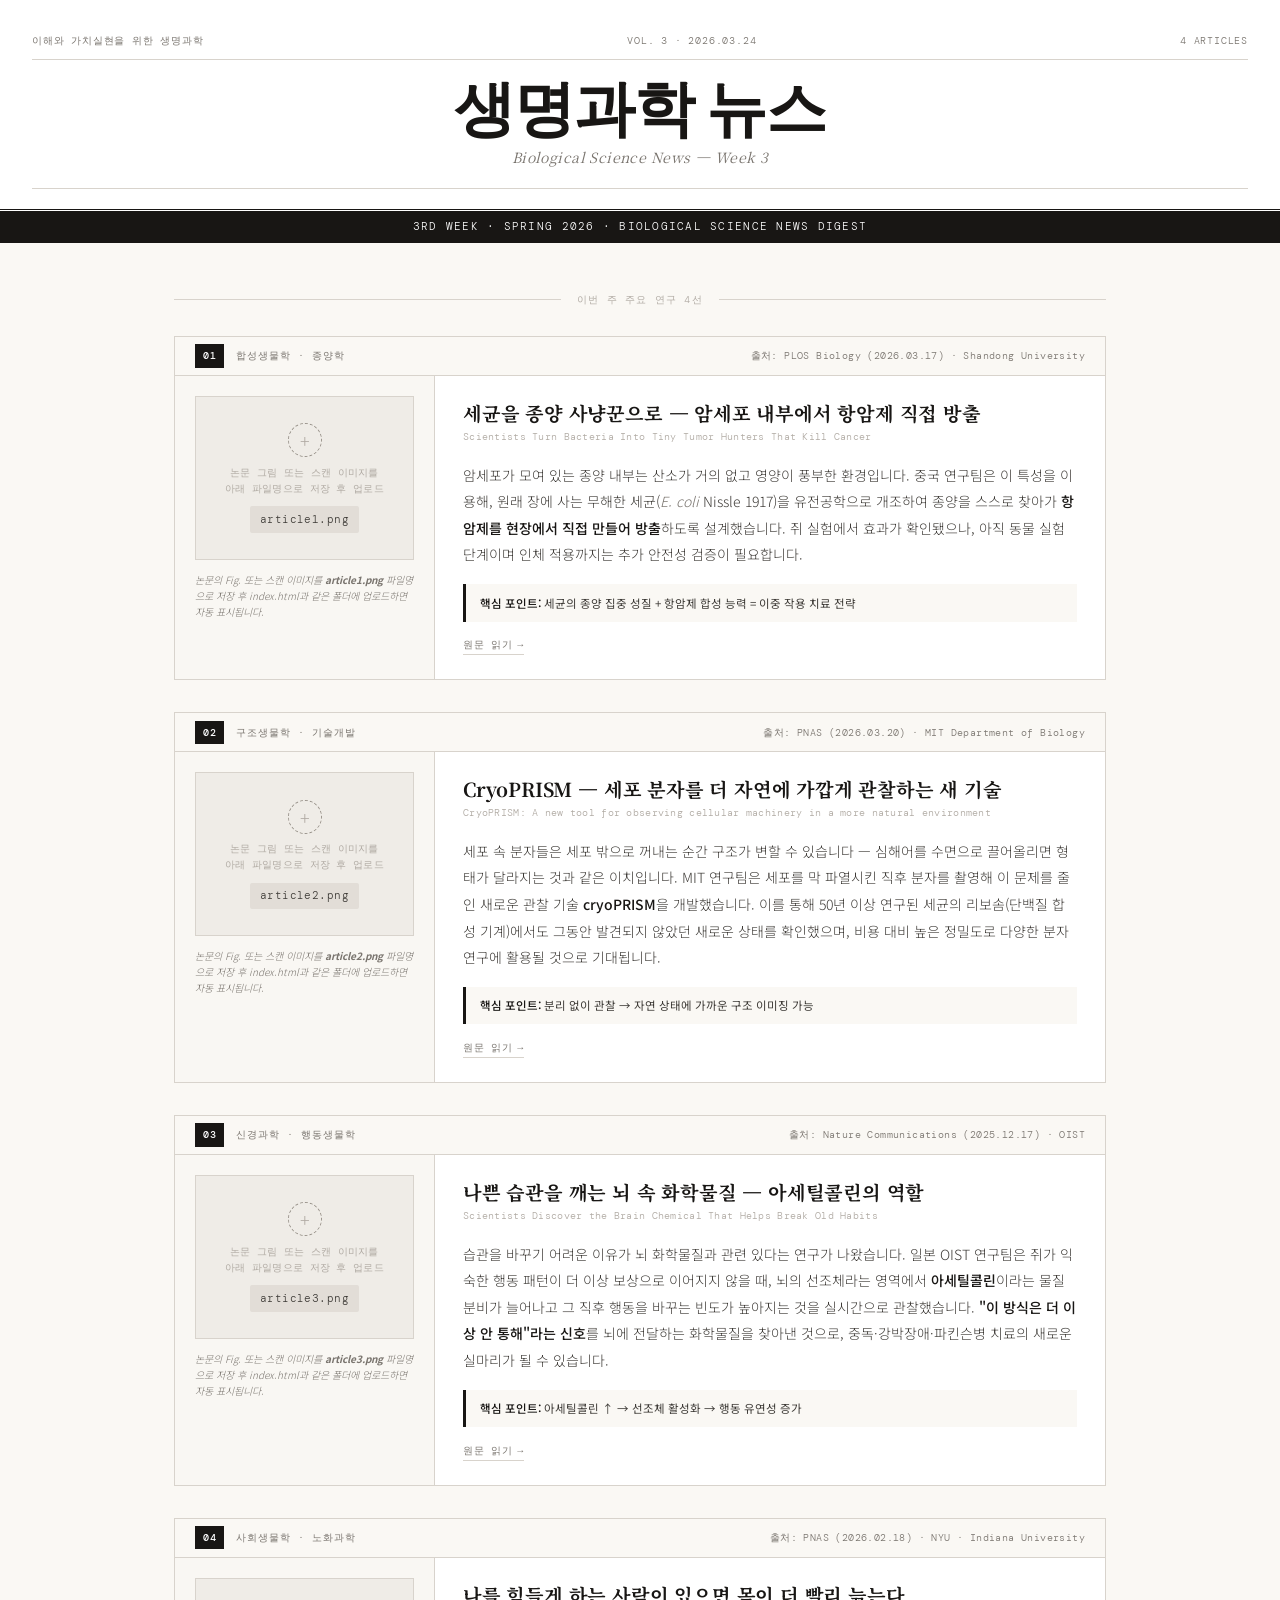
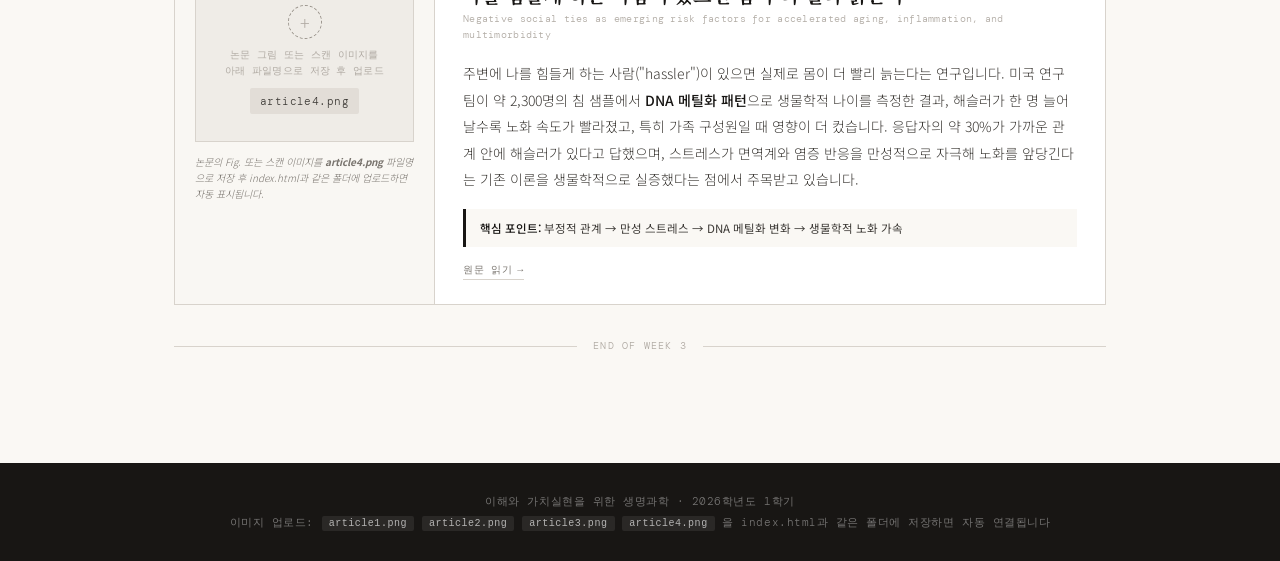
==== index.html @ d22468a6 "Rename index_1.html to index.html" ====
<!DOCTYPE html>
<html lang="ko">
<head>
<meta charset="UTF-8">
<meta name="viewport" content="width=device-width, initial-scale=1.0">
<title>생명과학 뉴스 — 3주차</title>
<link rel="preconnect" href="https://fonts.googleapis.com">
<link rel="preconnect" href="https://fonts.gstatic.com" crossorigin>
<link href="https://fonts.googleapis.com/css2?family=Playfair+Display:ital,wght@0,700;0,800;1,700&family=Noto+Serif+KR:wght@400;600;700&family=Noto+Sans+KR:wght@300;400;500&family=DM+Mono:wght@400;500&display=swap" rel="stylesheet">

<style>
*, *::before, *::after { box-sizing: border-box; margin: 0; padding: 0; }
html { scroll-behavior: smooth; }

:root {
  --ink:       #181614;
  --ink-2:     #3D3A36;
  --ink-3:     #7A756F;
  --ink-4:     #B0AAA3;
  --bg:        #FAF8F4;
  --surface:   #FFFFFF;
  --rule:      #D8D3CC;
  --rule-heavy:#9B958D;
  --serif:     'Noto Serif KR', 'Playfair Display', serif;
  --display:   'Playfair Display', serif;
  --sans:      'Noto Sans KR', sans-serif;
  --mono:      'DM Mono', monospace;
}

body {
  background: var(--bg);
  color: var(--ink);
  font-family: var(--sans);
  font-size: 15px;
  line-height: 1.75;
  font-weight: 300;
  -webkit-font-smoothing: antialiased;
}

/* ── MASTHEAD ── */
.masthead {
  background: var(--surface);
  border-bottom: 3px double var(--ink);
  padding: 2rem 2rem 1.25rem;
  text-align: center;
}

.masthead-top {
  display: flex;
  justify-content: space-between;
  align-items: center;
  margin-bottom: 0.75rem;
  padding-bottom: 0.6rem;
  border-bottom: 1px solid var(--rule);
  flex-wrap: wrap;
  gap: 0.5rem;
}

.masthead-meta {
  font-family: var(--mono);
  font-size: 10px;
  color: var(--ink-3);
  letter-spacing: 0.08em;
  text-transform: uppercase;
}

.masthead-title {
  font-family: var(--display);
  font-size: clamp(2.2rem, 6vw, 3.8rem);
  font-weight: 800;
  letter-spacing: -0.02em;
  line-height: 1.1;
  color: var(--ink);
  margin-bottom: 0.4rem;
}

.masthead-subtitle {
  font-family: var(--serif);
  font-size: 0.88rem;
  color: var(--ink-3);
  font-style: italic;
  font-weight: 400;
  letter-spacing: 0.03em;
}

.masthead-rule { height: 1px; background: var(--rule); margin-top: 1.1rem; }

.week-ticker {
  background: var(--ink);
  color: #fff;
  text-align: center;
  padding: 0.4rem;
  font-family: var(--mono);
  font-size: 10.5px;
  letter-spacing: 0.12em;
  text-transform: uppercase;
}

/* ── LAYOUT ── */
.container {
  max-width: 980px;
  margin: 0 auto;
  padding: 2.5rem 1.5rem 5rem;
}

/* ── ARTICLE CARD ── */
.article {
  background: var(--surface);
  border: 1px solid var(--rule);
  margin-bottom: 2rem;
  opacity: 0;
  transform: translateY(20px);
  transition: opacity 0.5s ease, transform 0.5s ease, box-shadow 0.2s ease;
}

.article.visible { opacity: 1; transform: translateY(0); }
.article:hover { box-shadow: 0 4px 24px rgba(0,0,0,0.06); }

/* Label bar */
.article-label {
  display: flex;
  align-items: center;
  justify-content: space-between;
  padding: 0.45rem 1.25rem;
  border-bottom: 1px solid var(--rule);
  background: var(--bg);
  flex-wrap: wrap;
  gap: 0.5rem;
}

.label-left { display: flex; align-items: center; gap: 0.75rem; }

.article-num {
  font-family: var(--mono);
  font-size: 10px;
  font-weight: 500;
  color: var(--surface);
  background: var(--ink);
  padding: 0.18rem 0.5rem;
  letter-spacing: 0.06em;
}

.article-category {
  font-family: var(--mono);
  font-size: 10px;
  color: var(--ink-3);
  letter-spacing: 0.1em;
  text-transform: uppercase;
}

.article-source {
  font-family: var(--mono);
  font-size: 10px;
  color: var(--ink-3);
  letter-spacing: 0.04em;
}

/* Two-column body */
.article-body {
  display: grid;
  grid-template-columns: 260px 1fr;
}

@media (max-width: 680px) {
  .article-body { grid-template-columns: 1fr; }
  .article-image-col { border-right: none; border-bottom: 1px solid var(--rule); }
}

/* Image column */
.article-image-col {
  border-right: 1px solid var(--rule);
  padding: 1.25rem;
  display: flex;
  flex-direction: column;
  gap: 0.75rem;
  background: #F9F7F3;
}

.img-slot {
  position: relative;
  width: 100%;
  aspect-ratio: 4/3;
  border: 1px solid var(--rule);
  background: #EFEcE7;
  overflow: hidden;
}

/* Real image fills the slot */
.img-slot img.has-image {
  width: 100%;
  height: 100%;
  object-fit: cover;
  display: block;
  position: absolute;
  inset: 0;
}

/* Placeholder */
.img-placeholder {
  position: absolute;
  inset: 0;
  display: flex;
  flex-direction: column;
  align-items: center;
  justify-content: center;
  gap: 0.55rem;
  padding: 1rem;
}

.ph-icon {
  width: 34px;
  height: 34px;
  border: 1.5px dashed var(--rule-heavy);
  border-radius: 50%;
  display: flex;
  align-items: center;
  justify-content: center;
  color: var(--ink-4);
  font-size: 18px;
  line-height: 1;
}

.ph-text {
  font-family: var(--mono);
  font-size: 9.5px;
  color: var(--ink-4);
  text-align: center;
  line-height: 1.65;
  letter-spacing: 0.03em;
}

.ph-fname {
  font-family: var(--mono);
  font-size: 11px;
  color: var(--ink-2);
  background: #E2DDD7;
  padding: 0.22rem 0.6rem;
  border-radius: 2px;
  letter-spacing: 0.04em;
}

.img-caption {
  font-family: var(--sans);
  font-size: 10px;
  color: var(--ink-3);
  line-height: 1.6;
  font-style: italic;
  font-weight: 300;
}

/* Text column */
.article-text-col {
  padding: 1.5rem 1.75rem;
  display: flex;
  flex-direction: column;
}

.article-title {
  font-family: var(--serif);
  font-size: 1.2rem;
  font-weight: 700;
  line-height: 1.35;
  color: var(--ink);
  margin-bottom: 0.2rem;
  letter-spacing: -0.01em;
}

.article-title-en {
  display: block;
  font-family: var(--mono);
  font-size: 9.5px;
  color: var(--ink-4);
  letter-spacing: 0.03em;
  margin-bottom: 1rem;
}

.article-summary {
  font-size: 0.875rem;
  line-height: 1.9;
  color: var(--ink-2);
  font-weight: 300;
  flex: 1;
}

.article-summary strong { font-weight: 500; color: var(--ink); }
.article-summary em { font-style: italic; color: var(--ink-3); }

.insight-bar {
  margin-top: 1rem;
  padding: 0.6rem 0.9rem;
  border-left: 3px solid var(--ink);
  background: var(--bg);
  font-size: 11.5px;
  font-weight: 400;
  color: var(--ink-2);
  line-height: 1.6;
}

.insight-bar strong { font-weight: 500; color: var(--ink); }

.read-more {
  display: inline-flex;
  align-items: center;
  gap: 0.3rem;
  margin-top: 0.9rem;
  font-family: var(--mono);
  font-size: 10px;
  color: var(--ink-3);
  text-decoration: none;
  letter-spacing: 0.07em;
  text-transform: uppercase;
  border-bottom: 1px solid var(--rule);
  padding-bottom: 1px;
  width: fit-content;
  transition: color 0.15s, border-color 0.15s;
}

.read-more:hover { color: var(--ink); border-color: var(--ink); }
.read-more::after { content: ' →'; }

/* Section rule */
.section-rule {
  display: flex;
  align-items: center;
  gap: 1rem;
  margin: 0.5rem 0 1.75rem;
}

.section-rule::before,
.section-rule::after { content: ''; flex: 1; height: 1px; background: var(--rule); }

.section-rule span {
  font-family: var(--mono);
  font-size: 10px;
  color: var(--ink-4);
  letter-spacing: 0.12em;
  text-transform: uppercase;
  white-space: nowrap;
}

/* Footer */
footer {
  background: var(--ink);
  color: rgba(255,255,255,0.4);
  padding: 1.75rem 2rem;
  text-align: center;
  font-family: var(--mono);
  font-size: 10.5px;
  letter-spacing: 0.05em;
  line-height: 2;
}

footer code {
  background: rgba(255,255,255,0.08);
  padding: 0.1rem 0.45rem;
  border-radius: 2px;
  color: rgba(255,255,255,0.65);
  font-size: 10px;
}
</style>
</head>

<body>

<header>
  <div class="masthead">
    <div class="masthead-top">
      <span class="masthead-meta">이해와 가치실현을 위한 생명과학</span>
      <span class="masthead-meta">Vol. 3 · 2026.03.24</span>
      <span class="masthead-meta">4 Articles</span>
    </div>
    <div class="masthead-title">생명과학 뉴스</div>
    <div class="masthead-subtitle">Biological Science News — Week 3</div>
    <div class="masthead-rule"></div>
  </div>
  <div class="week-ticker">3rd Week · Spring 2026 · Biological Science News Digest</div>
</header>

<main class="container">

  <div class="section-rule"><span>이번 주 주요 연구 4선</span></div>

  <!-- ── Article 1 ── -->
  <article class="article">
    <div class="article-label">
      <div class="label-left">
        <span class="article-num">01</span>
        <span class="article-category">합성생물학 · 종양학</span>
      </div>
      <span class="article-source">출처: PLOS Biology (2026.03.17) · Shandong University</span>
    </div>
    <div class="article-body">
      <div class="article-image-col">
        <div class="img-slot" id="slot1">
          <img class="has-image" src="article1.png" alt="세균 종양 치료 그림" onerror="handleImgError(this)">
          <div class="img-placeholder" id="ph1">
            <div class="ph-icon">+</div>
            <div class="ph-text">논문 그림 또는 스캔 이미지를<br>아래 파일명으로 저장 후 업로드</div>
            <span class="ph-fname">article1.png</span>
          </div>
        </div>
        <p class="img-caption">논문의 Fig. 또는 스캔 이미지를 <strong>article1.png</strong> 파일명으로 저장 후 index.html과 같은 폴더에 업로드하면 자동 표시됩니다.</p>
      </div>
      <div class="article-text-col">
        <h2 class="article-title">세균을 종양 사냥꾼으로 — 암세포 내부에서 항암제 직접 방출</h2>
        <span class="article-title-en">Scientists Turn Bacteria Into Tiny Tumor Hunters That Kill Cancer</span>
        <p class="article-summary">
          암세포가 모여 있는 종양 내부는 산소가 거의 없고 영양이 풍부한 환경입니다.
          중국 연구팀은 이 특성을 이용해, 원래 장에 사는 무해한 세균(<em>E. coli</em> Nissle 1917)을
          유전공학으로 개조하여 종양을 스스로 찾아가 <strong>항암제를 현장에서 직접 만들어 방출</strong>하도록 설계했습니다.
          쥐 실험에서 효과가 확인됐으나, 아직 동물 실험 단계이며 인체 적용까지는 추가 안전성 검증이 필요합니다.
        </p>
        <div class="insight-bar"><strong>핵심 포인트:</strong> 세균의 종양 집중 성질 + 항암제 합성 능력 = 이중 작용 치료 전략</div>
        <a class="read-more" href="https://scitechdaily.com/scientists-turn-bacteria-into-tiny-tumor-hunters-that-kill-cancer/" target="_blank">원문 읽기</a>
      </div>
    </div>
  </article>

  <!-- ── Article 2 ── -->
  <article class="article">
    <div class="article-label">
      <div class="label-left">
        <span class="article-num">02</span>
        <span class="article-category">구조생물학 · 기술개발</span>
      </div>
      <span class="article-source">출처: PNAS (2026.03.20) · MIT Department of Biology</span>
    </div>
    <div class="article-body">
      <div class="article-image-col">
        <div class="img-slot" id="slot2">
          <img class="has-image" src="article2.png" alt="CryoPRISM 기술 그림" onerror="handleImgError(this)">
          <div class="img-placeholder" id="ph2">
            <div class="ph-icon">+</div>
            <div class="ph-text">논문 그림 또는 스캔 이미지를<br>아래 파일명으로 저장 후 업로드</div>
            <span class="ph-fname">article2.png</span>
          </div>
        </div>
        <p class="img-caption">논문의 Fig. 또는 스캔 이미지를 <strong>article2.png</strong> 파일명으로 저장 후 index.html과 같은 폴더에 업로드하면 자동 표시됩니다.</p>
      </div>
      <div class="article-text-col">
        <h2 class="article-title">CryoPRISM — 세포 분자를 더 자연에 가깝게 관찰하는 새 기술</h2>
        <span class="article-title-en">CryoPRISM: A new tool for observing cellular machinery in a more natural environment</span>
        <p class="article-summary">
          세포 속 분자들은 세포 밖으로 꺼내는 순간 구조가 변할 수 있습니다 —
          심해어를 수면으로 끌어올리면 형태가 달라지는 것과 같은 이치입니다.
          MIT 연구팀은 세포를 막 파열시킨 직후 분자를 촬영해 이 문제를 줄인 새로운 관찰 기술
          <strong>cryoPRISM</strong>을 개발했습니다. 이를 통해 50년 이상 연구된 세균의
          리보솜(단백질 합성 기계)에서도 그동안 발견되지 않았던 새로운 상태를 확인했으며,
          비용 대비 높은 정밀도로 다양한 분자 연구에 활용될 것으로 기대됩니다.
        </p>
        <div class="insight-bar"><strong>핵심 포인트:</strong> 분리 없이 관찰 → 자연 상태에 가까운 구조 이미징 가능</div>
        <a class="read-more" href="https://news.mit.edu/2026/cryoprism-tool-for-observing-cellular-machinery-more-natural-environment-0320" target="_blank">원문 읽기</a>
      </div>
    </div>
  </article>

  <!-- ── Article 3 ── -->
  <article class="article">
    <div class="article-label">
      <div class="label-left">
        <span class="article-num">03</span>
        <span class="article-category">신경과학 · 행동생물학</span>
      </div>
      <span class="article-source">출처: Nature Communications (2025.12.17) · OIST</span>
    </div>
    <div class="article-body">
      <div class="article-image-col">
        <div class="img-slot" id="slot3">
          <img class="has-image" src="article3.png" alt="아세틸콜린 뇌 그림" onerror="handleImgError(this)">
          <div class="img-placeholder" id="ph3">
            <div class="ph-icon">+</div>
            <div class="ph-text">논문 그림 또는 스캔 이미지를<br>아래 파일명으로 저장 후 업로드</div>
            <span class="ph-fname">article3.png</span>
          </div>
        </div>
        <p class="img-caption">논문의 Fig. 또는 스캔 이미지를 <strong>article3.png</strong> 파일명으로 저장 후 index.html과 같은 폴더에 업로드하면 자동 표시됩니다.</p>
      </div>
      <div class="article-text-col">
        <h2 class="article-title">나쁜 습관을 깨는 뇌 속 화학물질 — 아세틸콜린의 역할</h2>
        <span class="article-title-en">Scientists Discover the Brain Chemical That Helps Break Old Habits</span>
        <p class="article-summary">
          습관을 바꾸기 어려운 이유가 뇌 화학물질과 관련 있다는 연구가 나왔습니다.
          일본 OIST 연구팀은 쥐가 익숙한 행동 패턴이 더 이상 보상으로 이어지지 않을 때,
          뇌의 선조체라는 영역에서 <strong>아세틸콜린</strong>이라는 물질 분비가 늘어나고
          그 직후 행동을 바꾸는 빈도가 높아지는 것을 실시간으로 관찰했습니다.
          <strong>"이 방식은 더 이상 안 통해"라는 신호</strong>를 뇌에 전달하는 화학물질을 찾아낸 것으로,
          중독·강박장애·파킨슨병 치료의 새로운 실마리가 될 수 있습니다.
        </p>
        <div class="insight-bar"><strong>핵심 포인트:</strong> 아세틸콜린 ↑ → 선조체 활성화 → 행동 유연성 증가</div>
        <a class="read-more" href="https://scitechdaily.com/scientists-discover-the-brain-chemical-that-helps-break-old-habits/" target="_blank">원문 읽기</a>
      </div>
    </div>
  </article>

  <!-- ── Article 4 ── -->
  <article class="article">
    <div class="article-label">
      <div class="label-left">
        <span class="article-num">04</span>
        <span class="article-category">사회생물학 · 노화과학</span>
      </div>
      <span class="article-source">출처: PNAS (2026.02.18) · NYU · Indiana University</span>
    </div>
    <div class="article-body">
      <div class="article-image-col">
        <div class="img-slot" id="slot4">
          <img class="has-image" src="article4.png" alt="부정적 사회관계 노화 그래프" onerror="handleImgError(this)">
          <div class="img-placeholder" id="ph4">
            <div class="ph-icon">+</div>
            <div class="ph-text">논문 그림 또는 스캔 이미지를<br>아래 파일명으로 저장 후 업로드</div>
            <span class="ph-fname">article4.png</span>
          </div>
        </div>
        <p class="img-caption">논문의 Fig. 또는 스캔 이미지를 <strong>article4.png</strong> 파일명으로 저장 후 index.html과 같은 폴더에 업로드하면 자동 표시됩니다.</p>
      </div>
      <div class="article-text-col">
        <h2 class="article-title">나를 힘들게 하는 사람이 있으면 몸이 더 빨리 늙는다</h2>
        <span class="article-title-en">Negative social ties as emerging risk factors for accelerated aging, inflammation, and multimorbidity</span>
        <p class="article-summary">
          주변에 나를 힘들게 하는 사람("hassler")이 있으면 실제로 몸이 더 빨리 늙는다는 연구입니다.
          미국 연구팀이 약 2,300명의 침 샘플에서 <strong>DNA 메틸화 패턴</strong>으로
          생물학적 나이를 측정한 결과, 해슬러가 한 명 늘어날수록 노화 속도가 빨라졌고,
          특히 가족 구성원일 때 영향이 더 컸습니다. 응답자의 약 30%가 가까운 관계 안에 해슬러가 있다고 답했으며,
          스트레스가 면역계와 염증 반응을 만성적으로 자극해 노화를 앞당긴다는 기존 이론을
          생물학적으로 실증했다는 점에서 주목받고 있습니다.
        </p>
        <div class="insight-bar"><strong>핵심 포인트:</strong> 부정적 관계 → 만성 스트레스 → DNA 메틸화 변화 → 생물학적 노화 가속</div>
        <a class="read-more" href="https://www.pnas.org/doi/10.1073/pnas.2515331123" target="_blank">원문 읽기</a>
      </div>
    </div>
  </article>

  <div class="section-rule"><span>end of week 3</span></div>

</main>

<footer>
  이해와 가치실현을 위한 생명과학 · 2026학년도 1학기<br>
  이미지 업로드: <code>article1.png</code> <code>article2.png</code> <code>article3.png</code> <code>article4.png</code> 을 index.html과 같은 폴더에 저장하면 자동 연결됩니다
</footer>

<script>
  /* 이미지 오류 처리: 파일 없으면 img 숨기고 placeholder 표시 */
  function handleImgError(img) {
    img.style.display = 'none';
  }

  /* 스크롤 애니메이션 */
  const observer = new IntersectionObserver(
    entries => entries.forEach(e => {
      if (e.isIntersecting) { e.target.classList.add('visible'); observer.unobserve(e.target); }
    }),
    { threshold: 0.08 }
  );
  document.querySelectorAll('.article').forEach((el, i) => {
    el.style.transitionDelay = (i * 0.07) + 's';
    observer.observe(el);
  });
</script>

</body>
</html>
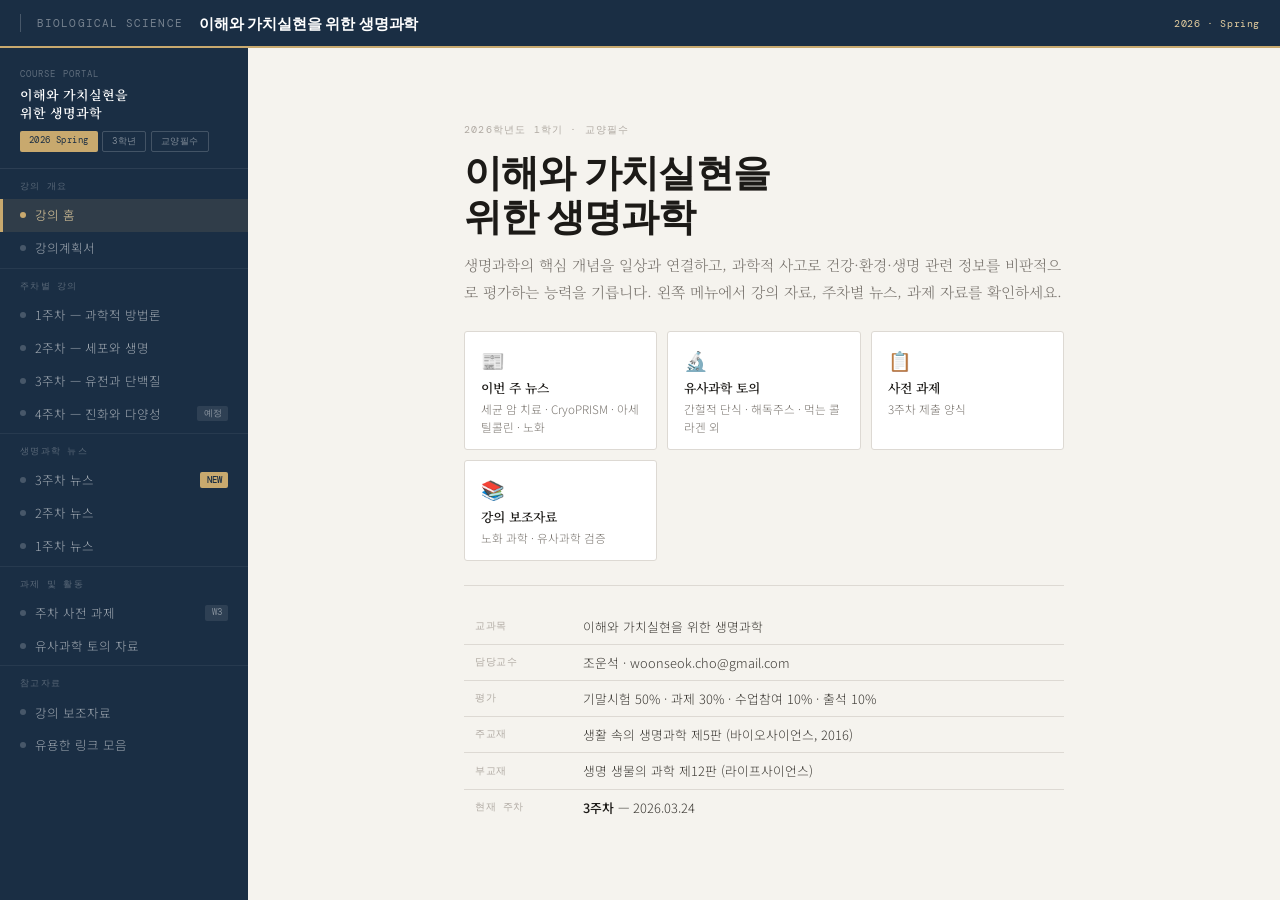
==== commit 94b02fdf: "Rename index_2.html to index.html" ====
--- a/index.html
+++ b/index.html
@@ -3,560 +3,466 @@
 <head>
 <meta charset="UTF-8">
 <meta name="viewport" content="width=device-width, initial-scale=1.0">
-<title>생명과학 뉴스 — 3주차</title>
+<title>이해와 가치실현을 위한 생명과학 — 2026 Spring</title>
 <link rel="preconnect" href="https://fonts.googleapis.com">
 <link rel="preconnect" href="https://fonts.gstatic.com" crossorigin>
-<link href="https://fonts.googleapis.com/css2?family=Playfair+Display:ital,wght@0,700;0,800;1,700&family=Noto+Serif+KR:wght@400;600;700&family=Noto+Sans+KR:wght@300;400;500&family=DM+Mono:wght@400;500&display=swap" rel="stylesheet">
-
+<link href="https://fonts.googleapis.com/css2?family=Playfair+Display:wght@700;800&family=Noto+Serif+KR:wght@300;400;600&family=Noto+Sans+KR:wght@300;400;500&family=DM+Mono:wght@400;500&display=swap" rel="stylesheet">
 <style>
-*, *::before, *::after { box-sizing: border-box; margin: 0; padding: 0; }
-html { scroll-behavior: smooth; }
-
-:root {
-  --ink:       #181614;
-  --ink-2:     #3D3A36;
-  --ink-3:     #7A756F;
-  --ink-4:     #B0AAA3;
-  --bg:        #FAF8F4;
-  --surface:   #FFFFFF;
-  --rule:      #D8D3CC;
-  --rule-heavy:#9B958D;
-  --serif:     'Noto Serif KR', 'Playfair Display', serif;
-  --display:   'Playfair Display', serif;
-  --sans:      'Noto Sans KR', sans-serif;
-  --mono:      'DM Mono', monospace;
-}
-
-body {
-  background: var(--bg);
-  color: var(--ink);
-  font-family: var(--sans);
-  font-size: 15px;
-  line-height: 1.75;
-  font-weight: 300;
-  -webkit-font-smoothing: antialiased;
-}
-
-/* ── MASTHEAD ── */
-.masthead {
-  background: var(--surface);
-  border-bottom: 3px double var(--ink);
-  padding: 2rem 2rem 1.25rem;
-  text-align: center;
-}
-
-.masthead-top {
-  display: flex;
-  justify-content: space-between;
-  align-items: center;
-  margin-bottom: 0.75rem;
-  padding-bottom: 0.6rem;
-  border-bottom: 1px solid var(--rule);
-  flex-wrap: wrap;
-  gap: 0.5rem;
-}
-
-.masthead-meta {
-  font-family: var(--mono);
-  font-size: 10px;
-  color: var(--ink-3);
-  letter-spacing: 0.08em;
-  text-transform: uppercase;
-}
-
-.masthead-title {
-  font-family: var(--display);
-  font-size: clamp(2.2rem, 6vw, 3.8rem);
-  font-weight: 800;
-  letter-spacing: -0.02em;
-  line-height: 1.1;
-  color: var(--ink);
-  margin-bottom: 0.4rem;
-}
-
-.masthead-subtitle {
-  font-family: var(--serif);
-  font-size: 0.88rem;
-  color: var(--ink-3);
-  font-style: italic;
-  font-weight: 400;
-  letter-spacing: 0.03em;
-}
-
-.masthead-rule { height: 1px; background: var(--rule); margin-top: 1.1rem; }
-
-.week-ticker {
-  background: var(--ink);
-  color: #fff;
-  text-align: center;
-  padding: 0.4rem;
-  font-family: var(--mono);
-  font-size: 10.5px;
-  letter-spacing: 0.12em;
-  text-transform: uppercase;
-}
-
-/* ── LAYOUT ── */
-.container {
-  max-width: 980px;
-  margin: 0 auto;
-  padding: 2.5rem 1.5rem 5rem;
-}
-
-/* ── ARTICLE CARD ── */
-.article {
-  background: var(--surface);
-  border: 1px solid var(--rule);
-  margin-bottom: 2rem;
-  opacity: 0;
-  transform: translateY(20px);
-  transition: opacity 0.5s ease, transform 0.5s ease, box-shadow 0.2s ease;
-}
-
-.article.visible { opacity: 1; transform: translateY(0); }
-.article:hover { box-shadow: 0 4px 24px rgba(0,0,0,0.06); }
-
-/* Label bar */
-.article-label {
-  display: flex;
-  align-items: center;
-  justify-content: space-between;
-  padding: 0.45rem 1.25rem;
-  border-bottom: 1px solid var(--rule);
-  background: var(--bg);
-  flex-wrap: wrap;
-  gap: 0.5rem;
-}
-
-.label-left { display: flex; align-items: center; gap: 0.75rem; }
-
-.article-num {
-  font-family: var(--mono);
-  font-size: 10px;
-  font-weight: 500;
-  color: var(--surface);
-  background: var(--ink);
-  padding: 0.18rem 0.5rem;
-  letter-spacing: 0.06em;
-}
-
-.article-category {
-  font-family: var(--mono);
-  font-size: 10px;
-  color: var(--ink-3);
-  letter-spacing: 0.1em;
-  text-transform: uppercase;
-}
-
-.article-source {
-  font-family: var(--mono);
-  font-size: 10px;
-  color: var(--ink-3);
-  letter-spacing: 0.04em;
-}
-
-/* Two-column body */
-.article-body {
-  display: grid;
-  grid-template-columns: 260px 1fr;
-}
-
-@media (max-width: 680px) {
-  .article-body { grid-template-columns: 1fr; }
-  .article-image-col { border-right: none; border-bottom: 1px solid var(--rule); }
-}
-
-/* Image column */
-.article-image-col {
-  border-right: 1px solid var(--rule);
-  padding: 1.25rem;
-  display: flex;
-  flex-direction: column;
-  gap: 0.75rem;
-  background: #F9F7F3;
-}
-
-.img-slot {
-  position: relative;
-  width: 100%;
-  aspect-ratio: 4/3;
-  border: 1px solid var(--rule);
-  background: #EFEcE7;
-  overflow: hidden;
-}
-
-/* Real image fills the slot */
-.img-slot img.has-image {
-  width: 100%;
-  height: 100%;
-  object-fit: cover;
-  display: block;
-  position: absolute;
-  inset: 0;
-}
-
-/* Placeholder */
-.img-placeholder {
-  position: absolute;
-  inset: 0;
-  display: flex;
-  flex-direction: column;
-  align-items: center;
-  justify-content: center;
-  gap: 0.55rem;
-  padding: 1rem;
-}
-
-.ph-icon {
-  width: 34px;
-  height: 34px;
-  border: 1.5px dashed var(--rule-heavy);
-  border-radius: 50%;
-  display: flex;
-  align-items: center;
-  justify-content: center;
-  color: var(--ink-4);
-  font-size: 18px;
-  line-height: 1;
-}
-
-.ph-text {
-  font-family: var(--mono);
-  font-size: 9.5px;
-  color: var(--ink-4);
-  text-align: center;
-  line-height: 1.65;
-  letter-spacing: 0.03em;
-}
-
-.ph-fname {
-  font-family: var(--mono);
-  font-size: 11px;
-  color: var(--ink-2);
-  background: #E2DDD7;
-  padding: 0.22rem 0.6rem;
-  border-radius: 2px;
-  letter-spacing: 0.04em;
-}
-
-.img-caption {
-  font-family: var(--sans);
-  font-size: 10px;
-  color: var(--ink-3);
-  line-height: 1.6;
-  font-style: italic;
-  font-weight: 300;
-}
-
-/* Text column */
-.article-text-col {
-  padding: 1.5rem 1.75rem;
-  display: flex;
-  flex-direction: column;
-}
-
-.article-title {
-  font-family: var(--serif);
-  font-size: 1.2rem;
-  font-weight: 700;
-  line-height: 1.35;
-  color: var(--ink);
-  margin-bottom: 0.2rem;
-  letter-spacing: -0.01em;
-}
-
-.article-title-en {
-  display: block;
-  font-family: var(--mono);
-  font-size: 9.5px;
-  color: var(--ink-4);
-  letter-spacing: 0.03em;
-  margin-bottom: 1rem;
-}
-
-.article-summary {
-  font-size: 0.875rem;
-  line-height: 1.9;
-  color: var(--ink-2);
-  font-weight: 300;
-  flex: 1;
-}
-
-.article-summary strong { font-weight: 500; color: var(--ink); }
-.article-summary em { font-style: italic; color: var(--ink-3); }
-
-.insight-bar {
-  margin-top: 1rem;
-  padding: 0.6rem 0.9rem;
-  border-left: 3px solid var(--ink);
-  background: var(--bg);
-  font-size: 11.5px;
-  font-weight: 400;
-  color: var(--ink-2);
-  line-height: 1.6;
-}
-
-.insight-bar strong { font-weight: 500; color: var(--ink); }
-
-.read-more {
-  display: inline-flex;
-  align-items: center;
-  gap: 0.3rem;
-  margin-top: 0.9rem;
-  font-family: var(--mono);
-  font-size: 10px;
-  color: var(--ink-3);
-  text-decoration: none;
-  letter-spacing: 0.07em;
-  text-transform: uppercase;
-  border-bottom: 1px solid var(--rule);
-  padding-bottom: 1px;
-  width: fit-content;
-  transition: color 0.15s, border-color 0.15s;
-}
-
-.read-more:hover { color: var(--ink); border-color: var(--ink); }
-.read-more::after { content: ' →'; }
-
-/* Section rule */
-.section-rule {
-  display: flex;
-  align-items: center;
-  gap: 1rem;
-  margin: 0.5rem 0 1.75rem;
-}
-
-.section-rule::before,
-.section-rule::after { content: ''; flex: 1; height: 1px; background: var(--rule); }
-
-.section-rule span {
-  font-family: var(--mono);
-  font-size: 10px;
-  color: var(--ink-4);
-  letter-spacing: 0.12em;
-  text-transform: uppercase;
-  white-space: nowrap;
-}
-
-/* Footer */
-footer {
-  background: var(--ink);
-  color: rgba(255,255,255,0.4);
-  padding: 1.75rem 2rem;
-  text-align: center;
-  font-family: var(--mono);
-  font-size: 10.5px;
-  letter-spacing: 0.05em;
-  line-height: 2;
-}
-
-footer code {
-  background: rgba(255,255,255,0.08);
-  padding: 0.1rem 0.45rem;
-  border-radius: 2px;
-  color: rgba(255,255,255,0.65);
-  font-size: 10px;
+*,*::before,*::after{box-sizing:border-box;margin:0;padding:0}
+html,body{height:100%;overflow:hidden}
+
+:root{
+  --navy:     #1A2E44;
+  --navy-mid: #243D57;
+  --navy-lt:  #2E5070;
+  --accent:   #C8A96E;
+  --accent-lt:#E5CFA0;
+  --bg:       #F5F3EE;
+  --surface:  #FFFFFF;
+  --ink:      #1C1A17;
+  --ink-2:    #3D3A35;
+  --ink-3:    #7A756F;
+  --ink-4:    #B0AAA3;
+  --rule:     #DDD9D3;
+  --sidebar-w:248px;
+  --serif:'Noto Serif KR',serif;
+  --display:'Playfair Display',serif;
+  --sans:'Noto Sans KR',sans-serif;
+  --mono:'DM Mono',monospace;
+}
+
+body{
+  display:flex;flex-direction:column;
+  font-family:var(--sans);
+  background:var(--bg);
+  color:var(--ink);
+  -webkit-font-smoothing:antialiased;
+}
+
+/* ── TOP BAR ── */
+.topbar{
+  height:48px;min-height:48px;
+  background:var(--navy);
+  display:flex;align-items:center;
+  padding:0 1.25rem;gap:1rem;
+  z-index:100;
+  border-bottom:2px solid var(--accent);
+  flex-shrink:0;
+}
+
+.topbar-burger{
+  display:none;background:none;border:none;
+  color:rgba(255,255,255,.7);cursor:pointer;
+  font-size:18px;line-height:1;padding:4px;
+}
+
+.topbar-course{
+  font-family:var(--mono);font-size:11px;
+  letter-spacing:.1em;color:rgba(255,255,255,.4);
+  text-transform:uppercase;
+}
+
+.topbar-title{
+  font-family:var(--display);font-size:15px;
+  font-weight:700;color:#fff;letter-spacing:-.01em;
+}
+
+.topbar-sep{width:1px;height:18px;background:rgba(255,255,255,.2)}
+
+.topbar-term{
+  font-family:var(--mono);font-size:10px;
+  color:var(--accent-lt);letter-spacing:.06em;
+  margin-left:auto;
+}
+
+/* ── SHELL ── */
+.shell{display:flex;flex:1;overflow:hidden}
+
+/* ── SIDEBAR ── */
+.sidebar{
+  width:var(--sidebar-w);min-width:var(--sidebar-w);
+  background:var(--navy);
+  display:flex;flex-direction:column;
+  overflow-y:auto;overflow-x:hidden;
+  transition:transform .25s ease;z-index:50;
+}
+
+.sidebar::-webkit-scrollbar{width:4px}
+.sidebar::-webkit-scrollbar-thumb{background:rgba(255,255,255,.1);border-radius:2px}
+
+.sidebar-hero{
+  padding:1.25rem 1.25rem 1rem;
+  border-bottom:1px solid rgba(255,255,255,.08);
+}
+
+.sidebar-lbl{
+  font-family:var(--mono);font-size:9px;
+  color:rgba(255,255,255,.3);letter-spacing:.12em;
+  text-transform:uppercase;margin-bottom:.35rem;
+}
+
+.sidebar-name{
+  font-family:var(--serif);font-size:13px;
+  font-weight:600;color:#fff;line-height:1.45;
+  margin-bottom:.5rem;
+}
+
+.pills{display:flex;flex-wrap:wrap;gap:.3rem}
+
+.pill{
+  font-family:var(--mono);font-size:9px;
+  padding:.18rem .55rem;border-radius:2px;
+  letter-spacing:.05em;
+}
+
+.pill-a{background:var(--accent);color:var(--navy)}
+.pill-o{border:1px solid rgba(255,255,255,.18);color:rgba(255,255,255,.45)}
+
+/* Nav section */
+.nav-sec{padding:.7rem 0 .2rem;border-bottom:1px solid rgba(255,255,255,.06)}
+.nav-sec:last-child{border-bottom:none}
+
+.nav-sec-title{
+  font-family:var(--mono);font-size:9px;
+  color:rgba(255,255,255,.28);letter-spacing:.14em;
+  text-transform:uppercase;padding:0 1.25rem .35rem;
+}
+
+.nav-item{
+  display:flex;align-items:center;gap:.55rem;
+  padding:.48rem 1.25rem;
+  cursor:pointer;border:none;background:none;
+  width:100%;text-align:left;
+  color:rgba(255,255,255,.58);
+  font-family:var(--sans);font-size:12.5px;
+  font-weight:300;line-height:1.4;
+  position:relative;transition:background .12s,color .12s;
+}
+
+.nav-item:hover{background:rgba(255,255,255,.06);color:rgba(255,255,255,.9)}
+
+.nav-item.active{
+  background:rgba(200,169,110,.12);
+  color:var(--accent-lt);
+}
+
+.nav-item.active::before{
+  content:'';position:absolute;left:0;top:0;bottom:0;
+  width:3px;background:var(--accent);
+}
+
+.ndot{
+  width:6px;height:6px;border-radius:50%;
+  background:rgba(255,255,255,.2);flex-shrink:0;
+}
+
+.nav-item.active .ndot{background:var(--accent)}
+
+.nbadge{
+  margin-left:auto;font-family:var(--mono);font-size:9px;
+  background:var(--accent);color:var(--navy);
+  padding:.1rem .4rem;border-radius:2px;font-weight:500;
+}
+
+.nbadge-dim{
+  margin-left:auto;font-family:var(--mono);font-size:9px;
+  background:rgba(255,255,255,.09);color:rgba(255,255,255,.45);
+  padding:.1rem .4rem;border-radius:2px;
+}
+
+/* ── CONTENT ── */
+.content-area{
+  flex:1;display:flex;flex-direction:column;overflow:hidden;
+  background:var(--bg);
+}
+
+/* Welcome */
+.welcome{
+  flex:1;display:flex;
+  flex-direction:column;align-items:center;
+  justify-content:center;padding:2.5rem 1.5rem;
+  overflow-y:auto;
+}
+
+.welcome-inner{max-width:600px;width:100%}
+
+.w-eyebrow{
+  font-family:var(--mono);font-size:10px;
+  color:var(--ink-4);letter-spacing:.12em;
+  text-transform:uppercase;margin-bottom:.7rem;
+}
+
+.w-title{
+  font-family:var(--display);
+  font-size:clamp(1.55rem,3.2vw,2.4rem);
+  font-weight:800;color:var(--ink);
+  line-height:1.15;letter-spacing:-.02em;
+  margin-bottom:.9rem;
+}
+
+.w-desc{
+  font-family:var(--serif);font-size:.92rem;
+  color:var(--ink-3);line-height:1.85;
+  font-weight:300;margin-bottom:1.6rem;
+}
+
+.quick-grid{
+  display:grid;
+  grid-template-columns:repeat(auto-fill,minmax(148px,1fr));
+  gap:.65rem;margin-bottom:1.5rem;
+}
+
+.qcard{
+  background:var(--surface);border:1px solid var(--rule);
+  border-radius:3px;padding:.85rem 1rem;
+  cursor:pointer;transition:box-shadow .15s,border-color .15s;
+}
+
+.qcard:hover{
+  box-shadow:0 4px 14px rgba(0,0,0,.07);
+  border-color:var(--ink-4);
+}
+
+.qcard-icon{font-size:19px;display:block;margin-bottom:.35rem}
+.qcard-title{font-family:var(--serif);font-size:.8rem;font-weight:600;color:var(--ink);margin-bottom:.18rem}
+.qcard-desc{font-size:.73rem;color:var(--ink-3);font-weight:300;line-height:1.5}
+
+.w-rule{height:1px;background:var(--rule);margin-bottom:1.4rem}
+
+.info-tbl{width:100%;border-collapse:collapse;font-size:.8rem}
+.info-tbl tr{border-bottom:1px solid var(--rule)}
+.info-tbl tr:last-child{border-bottom:none}
+.info-tbl th{
+  text-align:left;padding:.5rem .7rem;
+  font-family:var(--mono);font-size:9.5px;
+  color:var(--ink-4);letter-spacing:.06em;
+  text-transform:uppercase;white-space:nowrap;
+  width:108px;background:var(--bg);font-weight:400;
+}
+.info-tbl td{padding:.5rem .7rem;color:var(--ink-2);font-weight:300;line-height:1.5}
+.info-tbl td strong{font-weight:500;color:var(--ink)}
+
+/* iframe */
+.content-iframe{
+  flex:1;border:none;width:100%;
+  display:none;background:#fff;
+}
+
+/* Mobile overlay */
+.overlay{
+  display:none;position:fixed;inset:0;
+  background:rgba(0,0,0,.45);z-index:40;
+}
+
+@media(max-width:768px){
+  .sidebar{
+    position:fixed;top:48px;left:0;bottom:0;
+    transform:translateX(-100%);
+  }
+  .sidebar.open{transform:translateX(0)}
+  .overlay.open{display:block}
+  .topbar-burger{display:flex;align-items:center;justify-content:center}
+  .topbar-course,.topbar-sep:first-of-type{display:none}
 }
 </style>
 </head>
-
 <body>
 
-<header>
-  <div class="masthead">
-    <div class="masthead-top">
-      <span class="masthead-meta">이해와 가치실현을 위한 생명과학</span>
-      <span class="masthead-meta">Vol. 3 · 2026.03.24</span>
-      <span class="masthead-meta">4 Articles</span>
-    </div>
-    <div class="masthead-title">생명과학 뉴스</div>
-    <div class="masthead-subtitle">Biological Science News — Week 3</div>
-    <div class="masthead-rule"></div>
-  </div>
-  <div class="week-ticker">3rd Week · Spring 2026 · Biological Science News Digest</div>
-</header>
-
-<main class="container">
-
-  <div class="section-rule"><span>이번 주 주요 연구 4선</span></div>
-
-  <!-- ── Article 1 ── -->
-  <article class="article">
-    <div class="article-label">
-      <div class="label-left">
-        <span class="article-num">01</span>
-        <span class="article-category">합성생물학 · 종양학</span>
+<!-- TOP BAR -->
+<div class="topbar">
+  <button class="topbar-burger" onclick="toggleSidebar()">&#9776;</button>
+  <span class="topbar-sep"></span>
+  <span class="topbar-course">Biological Science</span>
+  <span class="topbar-title">이해와 가치실현을 위한 생명과학</span>
+  <span class="topbar-term">2026 · Spring</span>
+</div>
+
+<div class="shell">
+
+  <!-- SIDEBAR -->
+  <nav class="sidebar" id="sidebar">
+
+    <div class="sidebar-hero">
+      <div class="sidebar-lbl">Course Portal</div>
+      <div class="sidebar-name">이해와 가치실현을<br>위한 생명과학</div>
+      <div class="pills">
+        <span class="pill pill-a">2026 Spring</span>
+        <span class="pill pill-o">3학년</span>
+        <span class="pill pill-o">교양필수</span>
       </div>
-      <span class="article-source">출처: PLOS Biology (2026.03.17) · Shandong University</span>
-    </div>
-    <div class="article-body">
-      <div class="article-image-col">
-        <div class="img-slot" id="slot1">
-          <img class="has-image" src="article1.png" alt="세균 종양 치료 그림" onerror="handleImgError(this)">
-          <div class="img-placeholder" id="ph1">
-            <div class="ph-icon">+</div>
-            <div class="ph-text">논문 그림 또는 스캔 이미지를<br>아래 파일명으로 저장 후 업로드</div>
-            <span class="ph-fname">article1.png</span>
+    </div>
+
+    <!-- 강의 개요 -->
+    <div class="nav-sec">
+      <div class="nav-sec-title">강의 개요</div>
+      <button class="nav-item active" data-src="welcome" onclick="load(this)">
+        <span class="ndot"></span>강의 홈
+      </button>
+      <button class="nav-item" data-src="syllabus.html" onclick="load(this)">
+        <span class="ndot"></span>강의계획서
+      </button>
+    </div>
+
+    <!-- 주차별 강의 -->
+    <div class="nav-sec">
+      <div class="nav-sec-title">주차별 강의</div>
+      <button class="nav-item" data-src="week01.html" onclick="load(this)">
+        <span class="ndot"></span>1주차 — 과학적 방법론
+      </button>
+      <button class="nav-item" data-src="week02.html" onclick="load(this)">
+        <span class="ndot"></span>2주차 — 세포와 생명
+      </button>
+      <button class="nav-item" data-src="week03.html" onclick="load(this)">
+        <span class="ndot"></span>3주차 — 유전과 단백질
+      </button>
+      <button class="nav-item" data-src="week04.html" onclick="load(this)">
+        <span class="ndot"></span>4주차 — 진화와 다양성
+        <span class="nbadge-dim">예정</span>
+      </button>
+    </div>
+
+    <!-- 생명과학 뉴스 -->
+    <div class="nav-sec">
+      <div class="nav-sec-title">생명과학 뉴스</div>
+      <button class="nav-item" data-src="news-week03.html" onclick="load(this)">
+        <span class="ndot"></span>3주차 뉴스
+        <span class="nbadge">NEW</span>
+      </button>
+      <button class="nav-item" data-src="news-week02.html" onclick="load(this)">
+        <span class="ndot"></span>2주차 뉴스
+      </button>
+      <button class="nav-item" data-src="news-week01.html" onclick="load(this)">
+        <span class="ndot"></span>1주차 뉴스
+      </button>
+    </div>
+
+    <!-- 과제 및 활동 -->
+    <div class="nav-sec">
+      <div class="nav-sec-title">과제 및 활동</div>
+      <button class="nav-item" data-src="assignment.html" onclick="load(this)">
+        <span class="ndot"></span>주차 사전 과제
+        <span class="nbadge-dim">W3</span>
+      </button>
+      <button class="nav-item" data-src="discussion.html" onclick="load(this)">
+        <span class="ndot"></span>유사과학 토의 자료
+      </button>
+    </div>
+
+    <!-- 참고자료 -->
+    <div class="nav-sec">
+      <div class="nav-sec-title">참고자료</div>
+      <button class="nav-item" data-src="reference.html" onclick="load(this)">
+        <span class="ndot"></span>강의 보조자료
+      </button>
+      <button class="nav-item" data-src="links.html" onclick="load(this)">
+        <span class="ndot"></span>유용한 링크 모음
+      </button>
+    </div>
+
+  </nav>
+
+  <div class="overlay" id="overlay" onclick="toggleSidebar()"></div>
+
+  <!-- CONTENT AREA -->
+  <div class="content-area">
+
+    <!-- Welcome screen (default) -->
+    <div class="welcome" id="welcome-screen">
+      <div class="welcome-inner">
+
+        <div class="w-eyebrow">2026학년도 1학기 · 교양필수</div>
+        <div class="w-title">이해와 가치실현을<br>위한 생명과학</div>
+        <div class="w-desc">
+          생명과학의 핵심 개념을 일상과 연결하고, 과학적 사고로 건강·환경·생명 관련 정보를 비판적으로 평가하는 능력을 기릅니다.
+          왼쪽 메뉴에서 강의 자료, 주차별 뉴스, 과제 자료를 확인하세요.
+        </div>
+
+        <div class="quick-grid">
+          <div class="qcard" onclick="loadSrc('news-week03.html')">
+            <span class="qcard-icon">📰</span>
+            <div class="qcard-title">이번 주 뉴스</div>
+            <div class="qcard-desc">세균 암 치료 · CryoPRISM · 아세틸콜린 · 노화</div>
+          </div>
+          <div class="qcard" onclick="loadSrc('discussion.html')">
+            <span class="qcard-icon">🔬</span>
+            <div class="qcard-title">유사과학 토의</div>
+            <div class="qcard-desc">간헐적 단식 · 해독주스 · 먹는 콜라겐 외</div>
+          </div>
+          <div class="qcard" onclick="loadSrc('assignment.html')">
+            <span class="qcard-icon">📋</span>
+            <div class="qcard-title">사전 과제</div>
+            <div class="qcard-desc">3주차 제출 양식</div>
+          </div>
+          <div class="qcard" onclick="loadSrc('reference.html')">
+            <span class="qcard-icon">📚</span>
+            <div class="qcard-title">강의 보조자료</div>
+            <div class="qcard-desc">노화 과학 · 유사과학 검증</div>
           </div>
         </div>
-        <p class="img-caption">논문의 Fig. 또는 스캔 이미지를 <strong>article1.png</strong> 파일명으로 저장 후 index.html과 같은 폴더에 업로드하면 자동 표시됩니다.</p>
+
+        <div class="w-rule"></div>
+
+        <table class="info-tbl">
+          <tr><th>교과목</th><td>이해와 가치실현을 위한 생명과학</td></tr>
+          <tr><th>담당교수</th><td>조운석 · woonseok.cho@gmail.com</td></tr>
+          <tr><th>평가</th><td>기말시험 50% · 과제 30% · 수업참여 10% · 출석 10%</td></tr>
+          <tr><th>주교재</th><td>생활 속의 생명과학 제5판 (바이오사이언스, 2016)</td></tr>
+          <tr><th>부교재</th><td>생명 생물의 과학 제12판 (라이프사이언스)</td></tr>
+          <tr><th>현재 주차</th><td><strong>3주차</strong> — 2026.03.24</td></tr>
+        </table>
+
       </div>
-      <div class="article-text-col">
-        <h2 class="article-title">세균을 종양 사냥꾼으로 — 암세포 내부에서 항암제 직접 방출</h2>
-        <span class="article-title-en">Scientists Turn Bacteria Into Tiny Tumor Hunters That Kill Cancer</span>
-        <p class="article-summary">
-          암세포가 모여 있는 종양 내부는 산소가 거의 없고 영양이 풍부한 환경입니다.
-          중국 연구팀은 이 특성을 이용해, 원래 장에 사는 무해한 세균(<em>E. coli</em> Nissle 1917)을
-          유전공학으로 개조하여 종양을 스스로 찾아가 <strong>항암제를 현장에서 직접 만들어 방출</strong>하도록 설계했습니다.
-          쥐 실험에서 효과가 확인됐으나, 아직 동물 실험 단계이며 인체 적용까지는 추가 안전성 검증이 필요합니다.
-        </p>
-        <div class="insight-bar"><strong>핵심 포인트:</strong> 세균의 종양 집중 성질 + 항암제 합성 능력 = 이중 작용 치료 전략</div>
-        <a class="read-more" href="https://scitechdaily.com/scientists-turn-bacteria-into-tiny-tumor-hunters-that-kill-cancer/" target="_blank">원문 읽기</a>
-      </div>
-    </div>
-  </article>
-
-  <!-- ── Article 2 ── -->
-  <article class="article">
-    <div class="article-label">
-      <div class="label-left">
-        <span class="article-num">02</span>
-        <span class="article-category">구조생물학 · 기술개발</span>
-      </div>
-      <span class="article-source">출처: PNAS (2026.03.20) · MIT Department of Biology</span>
-    </div>
-    <div class="article-body">
-      <div class="article-image-col">
-        <div class="img-slot" id="slot2">
-          <img class="has-image" src="article2.png" alt="CryoPRISM 기술 그림" onerror="handleImgError(this)">
-          <div class="img-placeholder" id="ph2">
-            <div class="ph-icon">+</div>
-            <div class="ph-text">논문 그림 또는 스캔 이미지를<br>아래 파일명으로 저장 후 업로드</div>
-            <span class="ph-fname">article2.png</span>
-          </div>
-        </div>
-        <p class="img-caption">논문의 Fig. 또는 스캔 이미지를 <strong>article2.png</strong> 파일명으로 저장 후 index.html과 같은 폴더에 업로드하면 자동 표시됩니다.</p>
-      </div>
-      <div class="article-text-col">
-        <h2 class="article-title">CryoPRISM — 세포 분자를 더 자연에 가깝게 관찰하는 새 기술</h2>
-        <span class="article-title-en">CryoPRISM: A new tool for observing cellular machinery in a more natural environment</span>
-        <p class="article-summary">
-          세포 속 분자들은 세포 밖으로 꺼내는 순간 구조가 변할 수 있습니다 —
-          심해어를 수면으로 끌어올리면 형태가 달라지는 것과 같은 이치입니다.
-          MIT 연구팀은 세포를 막 파열시킨 직후 분자를 촬영해 이 문제를 줄인 새로운 관찰 기술
-          <strong>cryoPRISM</strong>을 개발했습니다. 이를 통해 50년 이상 연구된 세균의
-          리보솜(단백질 합성 기계)에서도 그동안 발견되지 않았던 새로운 상태를 확인했으며,
-          비용 대비 높은 정밀도로 다양한 분자 연구에 활용될 것으로 기대됩니다.
-        </p>
-        <div class="insight-bar"><strong>핵심 포인트:</strong> 분리 없이 관찰 → 자연 상태에 가까운 구조 이미징 가능</div>
-        <a class="read-more" href="https://news.mit.edu/2026/cryoprism-tool-for-observing-cellular-machinery-more-natural-environment-0320" target="_blank">원문 읽기</a>
-      </div>
-    </div>
-  </article>
-
-  <!-- ── Article 3 ── -->
-  <article class="article">
-    <div class="article-label">
-      <div class="label-left">
-        <span class="article-num">03</span>
-        <span class="article-category">신경과학 · 행동생물학</span>
-      </div>
-      <span class="article-source">출처: Nature Communications (2025.12.17) · OIST</span>
-    </div>
-    <div class="article-body">
-      <div class="article-image-col">
-        <div class="img-slot" id="slot3">
-          <img class="has-image" src="article3.png" alt="아세틸콜린 뇌 그림" onerror="handleImgError(this)">
-          <div class="img-placeholder" id="ph3">
-            <div class="ph-icon">+</div>
-            <div class="ph-text">논문 그림 또는 스캔 이미지를<br>아래 파일명으로 저장 후 업로드</div>
-            <span class="ph-fname">article3.png</span>
-          </div>
-        </div>
-        <p class="img-caption">논문의 Fig. 또는 스캔 이미지를 <strong>article3.png</strong> 파일명으로 저장 후 index.html과 같은 폴더에 업로드하면 자동 표시됩니다.</p>
-      </div>
-      <div class="article-text-col">
-        <h2 class="article-title">나쁜 습관을 깨는 뇌 속 화학물질 — 아세틸콜린의 역할</h2>
-        <span class="article-title-en">Scientists Discover the Brain Chemical That Helps Break Old Habits</span>
-        <p class="article-summary">
-          습관을 바꾸기 어려운 이유가 뇌 화학물질과 관련 있다는 연구가 나왔습니다.
-          일본 OIST 연구팀은 쥐가 익숙한 행동 패턴이 더 이상 보상으로 이어지지 않을 때,
-          뇌의 선조체라는 영역에서 <strong>아세틸콜린</strong>이라는 물질 분비가 늘어나고
-          그 직후 행동을 바꾸는 빈도가 높아지는 것을 실시간으로 관찰했습니다.
-          <strong>"이 방식은 더 이상 안 통해"라는 신호</strong>를 뇌에 전달하는 화학물질을 찾아낸 것으로,
-          중독·강박장애·파킨슨병 치료의 새로운 실마리가 될 수 있습니다.
-        </p>
-        <div class="insight-bar"><strong>핵심 포인트:</strong> 아세틸콜린 ↑ → 선조체 활성화 → 행동 유연성 증가</div>
-        <a class="read-more" href="https://scitechdaily.com/scientists-discover-the-brain-chemical-that-helps-break-old-habits/" target="_blank">원문 읽기</a>
-      </div>
-    </div>
-  </article>
-
-  <!-- ── Article 4 ── -->
-  <article class="article">
-    <div class="article-label">
-      <div class="label-left">
-        <span class="article-num">04</span>
-        <span class="article-category">사회생물학 · 노화과학</span>
-      </div>
-      <span class="article-source">출처: PNAS (2026.02.18) · NYU · Indiana University</span>
-    </div>
-    <div class="article-body">
-      <div class="article-image-col">
-        <div class="img-slot" id="slot4">
-          <img class="has-image" src="article4.png" alt="부정적 사회관계 노화 그래프" onerror="handleImgError(this)">
-          <div class="img-placeholder" id="ph4">
-            <div class="ph-icon">+</div>
-            <div class="ph-text">논문 그림 또는 스캔 이미지를<br>아래 파일명으로 저장 후 업로드</div>
-            <span class="ph-fname">article4.png</span>
-          </div>
-        </div>
-        <p class="img-caption">논문의 Fig. 또는 스캔 이미지를 <strong>article4.png</strong> 파일명으로 저장 후 index.html과 같은 폴더에 업로드하면 자동 표시됩니다.</p>
-      </div>
-      <div class="article-text-col">
-        <h2 class="article-title">나를 힘들게 하는 사람이 있으면 몸이 더 빨리 늙는다</h2>
-        <span class="article-title-en">Negative social ties as emerging risk factors for accelerated aging, inflammation, and multimorbidity</span>
-        <p class="article-summary">
-          주변에 나를 힘들게 하는 사람("hassler")이 있으면 실제로 몸이 더 빨리 늙는다는 연구입니다.
-          미국 연구팀이 약 2,300명의 침 샘플에서 <strong>DNA 메틸화 패턴</strong>으로
-          생물학적 나이를 측정한 결과, 해슬러가 한 명 늘어날수록 노화 속도가 빨라졌고,
-          특히 가족 구성원일 때 영향이 더 컸습니다. 응답자의 약 30%가 가까운 관계 안에 해슬러가 있다고 답했으며,
-          스트레스가 면역계와 염증 반응을 만성적으로 자극해 노화를 앞당긴다는 기존 이론을
-          생물학적으로 실증했다는 점에서 주목받고 있습니다.
-        </p>
-        <div class="insight-bar"><strong>핵심 포인트:</strong> 부정적 관계 → 만성 스트레스 → DNA 메틸화 변화 → 생물학적 노화 가속</div>
-        <a class="read-more" href="https://www.pnas.org/doi/10.1073/pnas.2515331123" target="_blank">원문 읽기</a>
-      </div>
-    </div>
-  </article>
-
-  <div class="section-rule"><span>end of week 3</span></div>
-
-</main>
-
-<footer>
-  이해와 가치실현을 위한 생명과학 · 2026학년도 1학기<br>
-  이미지 업로드: <code>article1.png</code> <code>article2.png</code> <code>article3.png</code> <code>article4.png</code> 을 index.html과 같은 폴더에 저장하면 자동 연결됩니다
-</footer>
+    </div>
+
+    <!-- Content iframe -->
+    <iframe class="content-iframe" id="content-iframe" title="강의 콘텐츠"></iframe>
+
+  </div>
+</div>
 
 <script>
-  /* 이미지 오류 처리: 파일 없으면 img 숨기고 placeholder 표시 */
-  function handleImgError(img) {
-    img.style.display = 'none';
+const iframe  = document.getElementById('content-iframe');
+const welcome = document.getElementById('welcome-screen');
+const sidebar = document.getElementById('sidebar');
+const overlay = document.getElementById('overlay');
+const allNav  = document.querySelectorAll('.nav-item');
+
+function setActive(src) {
+  allNav.forEach(btn => {
+    const match = btn.dataset.src === src || (src === 'welcome' && btn.dataset.src === 'welcome');
+    btn.classList.toggle('active', match);
+  });
+}
+
+function loadSrc(src) {
+  welcome.style.display = 'none';
+  iframe.style.display  = 'block';
+  iframe.src = src;
+  setActive(src);
+  closeSidebar();
+}
+
+function load(btn) {
+  const src = btn.dataset.src;
+  if (!src || src === 'welcome') {
+    iframe.style.display  = 'none';
+    welcome.style.display = 'flex';
+    setActive('welcome');
+    closeSidebar();
+    return;
   }
-
-  /* 스크롤 애니메이션 */
-  const observer = new IntersectionObserver(
-    entries => entries.forEach(e => {
-      if (e.isIntersecting) { e.target.classList.add('visible'); observer.unobserve(e.target); }
-    }),
-    { threshold: 0.08 }
-  );
-  document.querySelectorAll('.article').forEach((el, i) => {
-    el.style.transitionDelay = (i * 0.07) + 's';
-    observer.observe(el);
-  });
+  loadSrc(src);
+}
+
+function toggleSidebar() {
+  sidebar.classList.toggle('open');
+  overlay.classList.toggle('open');
+}
+
+function closeSidebar() {
+  sidebar.classList.remove('open');
+  overlay.classList.remove('open');
+}
 </script>
-
 </body>
 </html>
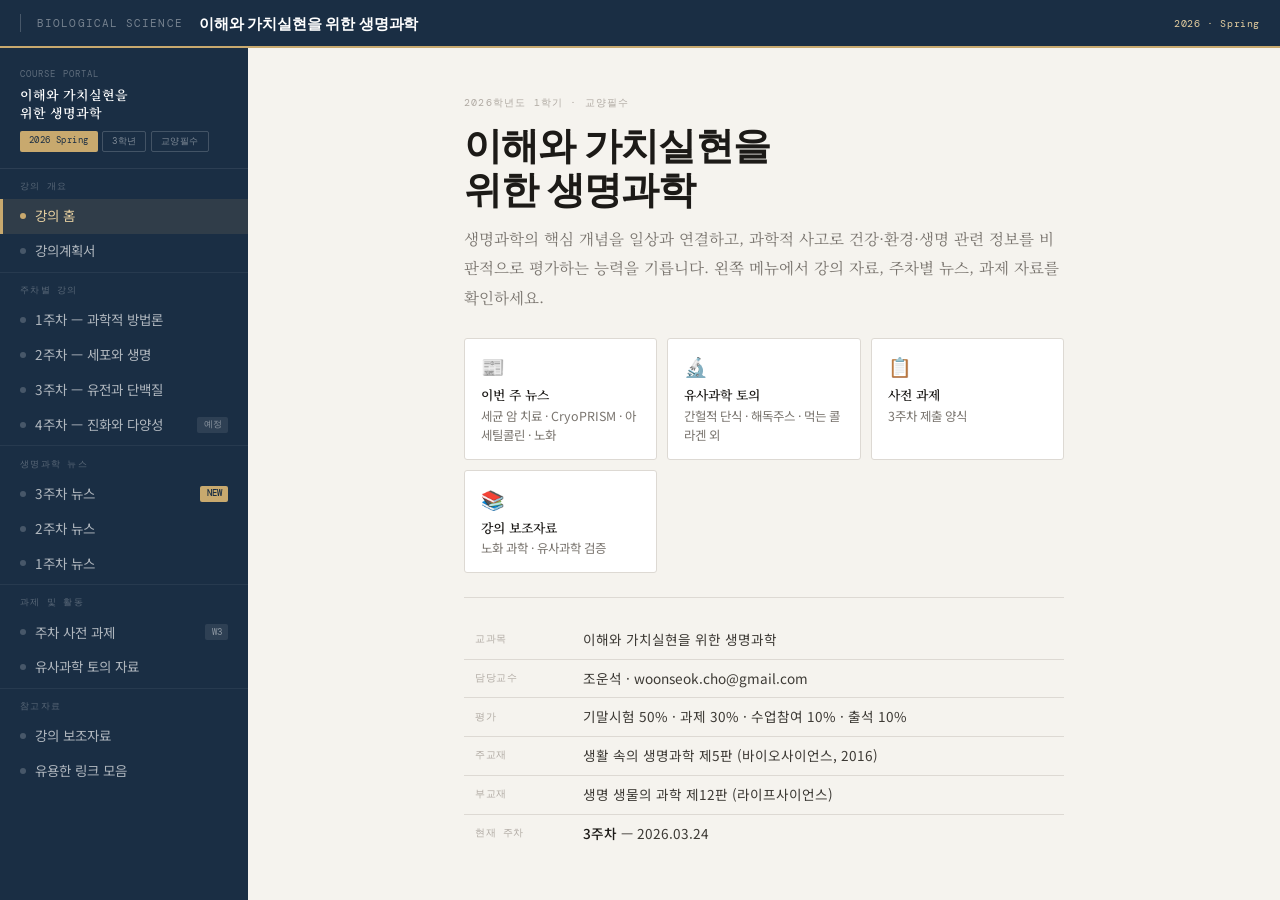
==== commit 8ed78a98: "Improve readability: increase font sizes and weights - nav items: 12.5px/300 → 13.5px/400 - welcome " ====
--- a/index.html
+++ b/index.html
@@ -133,9 +133,9 @@
   padding:.48rem 1.25rem;
   cursor:pointer;border:none;background:none;
   width:100%;text-align:left;
-  color:rgba(255,255,255,.58);
-  font-family:var(--sans);font-size:12.5px;
-  font-weight:300;line-height:1.4;
+  color:rgba(255,255,255,.65);
+  font-family:var(--sans);font-size:13.5px;
+  font-weight:400;line-height:1.45;
   position:relative;transition:background .12s,color .12s;
 }
 
@@ -201,9 +201,9 @@
 }
 
 .w-desc{
-  font-family:var(--serif);font-size:.92rem;
-  color:var(--ink-3);line-height:1.85;
-  font-weight:300;margin-bottom:1.6rem;
+  font-family:var(--serif);font-size:.97rem;
+  color:var(--ink-3);line-height:1.9;
+  font-weight:400;margin-bottom:1.6rem;
 }
 
 .quick-grid{
@@ -225,7 +225,7 @@
 
 .qcard-icon{font-size:19px;display:block;margin-bottom:.35rem}
 .qcard-title{font-family:var(--serif);font-size:.8rem;font-weight:600;color:var(--ink);margin-bottom:.18rem}
-.qcard-desc{font-size:.73rem;color:var(--ink-3);font-weight:300;line-height:1.5}
+.qcard-desc{font-size:.78rem;color:var(--ink-3);font-weight:400;line-height:1.55}
 
 .w-rule{height:1px;background:var(--rule);margin-bottom:1.4rem}
 
@@ -239,7 +239,7 @@
   text-transform:uppercase;white-space:nowrap;
   width:108px;background:var(--bg);font-weight:400;
 }
-.info-tbl td{padding:.5rem .7rem;color:var(--ink-2);font-weight:300;line-height:1.5}
+.info-tbl td{padding:.5rem .7rem;color:var(--ink-2);font-weight:400;line-height:1.6;font-size:.85rem}
 .info-tbl td strong{font-weight:500;color:var(--ink)}
 
 /* iframe */
